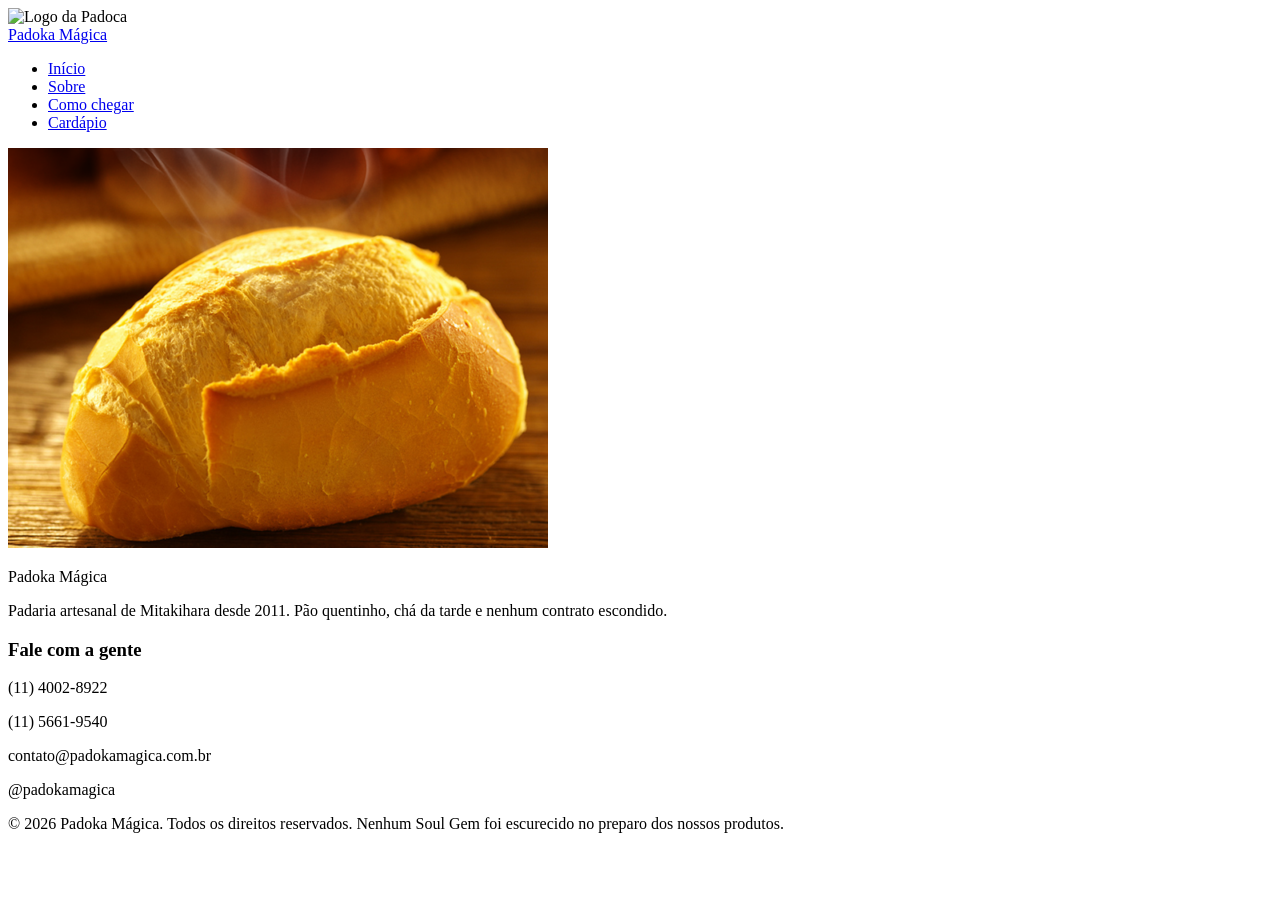
==== index.html @ 8341e134 "no processo" ====
<!DOCTYPE html>
<html lang="en">
<head>
    <meta charset="UTF-8">
    <meta name="viewport" content="width=device-width, initial-scale=1.0">
    <title>Padoca Mágica</title>
    <link rel="preconnect" href="https://fonts.googleapis.com">
<link rel="preconnect" href="https://fonts.gstatic.com" crossorigin>
<link href="https://fonts.googleapis.com/css2?family=Pacifico&display=swap" rel="stylesheet">
    <link rel="stylesheet" href="./CSS/home.css">
</head>
<body>
   <header id="header" class="header">
<img src="" alt="Logo da Padoca">

<nav class="navigation">
    <div class="logo">
        <a href="#hero">Padoka Mágica</a>
    </div>
    <ul class="menu">
    <li><a href="#hero" class="link-menu">Início</a></li>
    <li><a href="#historia" class="link-menu">Sobre</a></li>
    <li><a href="#como-chegar" vlass="link-menu">Como chegar</a></li>
    <li><a href="#contato" class="link-menu">Cardápio</a></li>
</ul>
</nav>
</header> 

   <main id="content" class="content">
       <section id="hero" class="hero">
        <img src="./assets/img/heroImage.png" alt="Pão quentinho">
        <svg><use href="./assets/icons/seta.svg"></use></svg>
       </section>

   </main>
   <footer class="footer">
    <div class="footer-container">
    <div class="footer-coluna">
    <p class="logo-footer">Padoka Mágica</p>
    <p>Padaria artesanal de Mitakihara desde 2011. Pão quentinho, chá da tarde e nenhum contrato escondido.</p>
 </div>
 <div class="footer-coluna">
    <h3>Fale com a gente</h3>
    <p>(11) 4002-8922</p>
    <p>(11) 5661-9540</p>
    <p>contato@padokamagica.com.br</p>
    <p>@padokamagica</p>
 </div>
</div>
<div class="copyright">
    <p>&copy; 2026 Padoka Mágica. Todos os direitos reservados. Nenhum Soul Gem foi escurecido no preparo dos nossos produtos.</p>
</div>
   </footer>
</body>
</html>
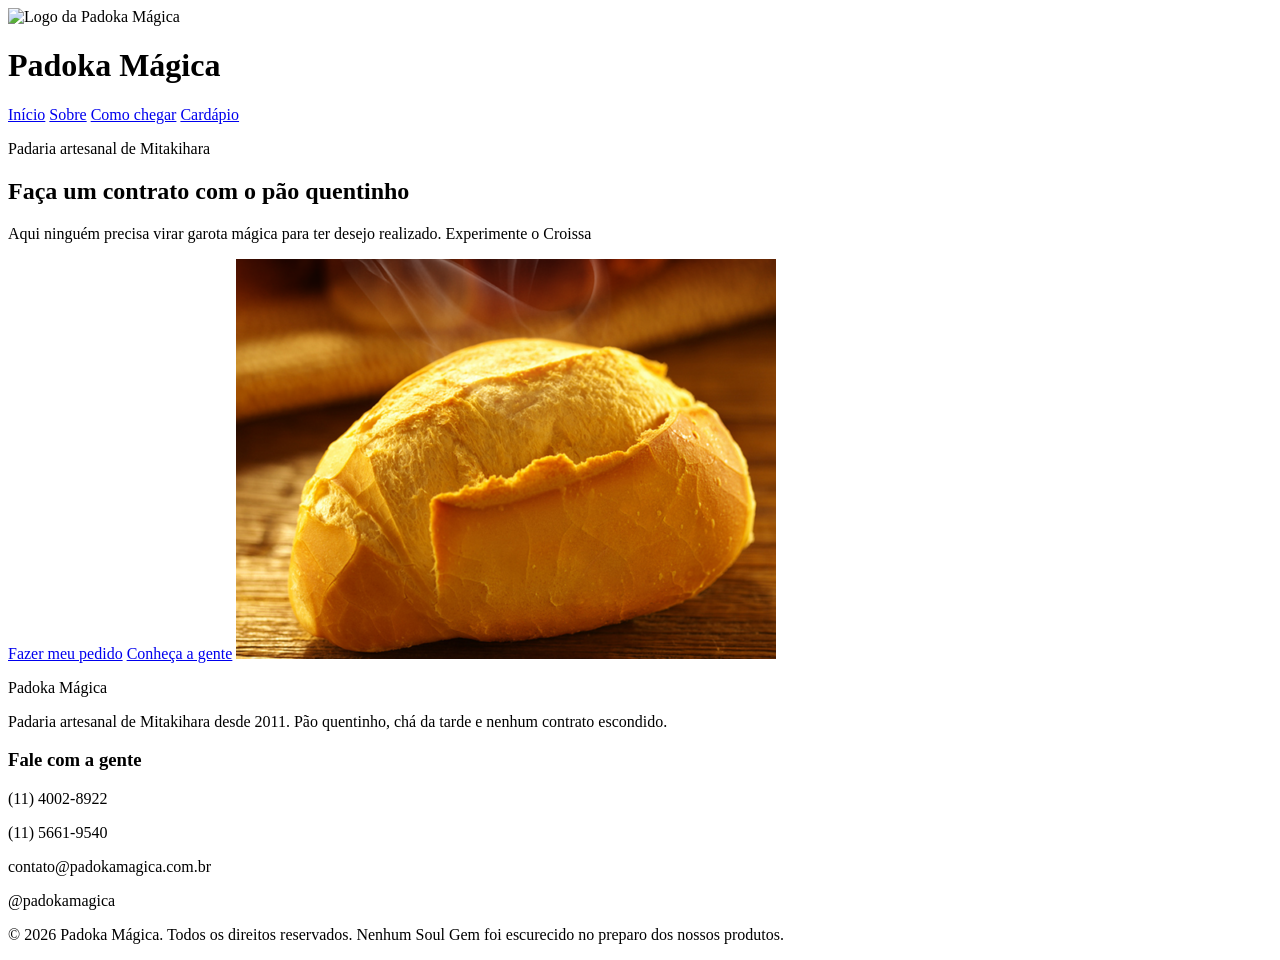
==== commit 680d909b: "adicionei mt coisa" ====
--- a/index.html
+++ b/index.html
@@ -1,55 +1,75 @@
-<!DOCTYPE html>
+<!doctype html>
 <html lang="en">
-<head>
-    <meta charset="UTF-8">
-    <meta name="viewport" content="width=device-width, initial-scale=1.0">
+  <head>
+    <meta charset="UTF-8" />
+    <meta name="viewport" content="width=device-width, initial-scale=1.0" />
     <title>Padoca Mágica</title>
-    <link rel="preconnect" href="https://fonts.googleapis.com">
-<link rel="preconnect" href="https://fonts.gstatic.com" crossorigin>
-<link href="https://fonts.googleapis.com/css2?family=Pacifico&display=swap" rel="stylesheet">
-    <link rel="stylesheet" href="./CSS/home.css">
-</head>
-<body>
-   <header id="header" class="header">
-<img src="" alt="Logo da Padoca">
+    <link rel="preconnect" href="https://fonts.googleapis.com" />
+    <link rel="preconnect" href="https://fonts.gstatic.com" crossorigin />
+    <link
+      href="https://fonts.googleapis.com/css2?family=Pacifico&display=swap"
+      rel="stylesheet"
+    />
+    <link rel="stylesheet" href="./CSS/home.css" />
+  </head>
+  <body>
+    <header id="header" class="header">
+      <div class="logoContainer">
+        <img src="./assets/img/Logoimage.png" alt="Logo da Padoka Mágica" />
+        <h1>Padoka Mágica</h1>
+      </div>
 
-<nav class="navigation">
-    <div class="logo">
-        <a href="#hero">Padoka Mágica</a>
-    </div>
-    <ul class="menu">
-    <li><a href="#hero" class="link-menu">Início</a></li>
-    <li><a href="#historia" class="link-menu">Sobre</a></li>
-    <li><a href="#como-chegar" vlass="link-menu">Como chegar</a></li>
-    <li><a href="#contato" class="link-menu">Cardápio</a></li>
-</ul>
-</nav>
-</header> 
+      <nav class="navigation">
+        <a href="#hero" class="link-menu">Início</a>
+          <a href="#historia" class="link-menu">Sobre</a>
+          <a href="#como-chegar" vlass="link-menu">Como chegar</a>
+          <a href="#contato" class="link-menu">Cardápio</a>
+      </nav>
+    </header>
 
-   <main id="content" class="content">
-       <section id="hero" class="hero">
-        <img src="./assets/img/heroImage.png" alt="Pão quentinho">
-        <svg><use href="./assets/icons/seta.svg"></use></svg>
-       </section>
-
-   </main>
-   <footer class="footer">
-    <div class="footer-container">
-    <div class="footer-coluna">
-    <p class="logo-footer">Padoka Mágica</p>
-    <p>Padaria artesanal de Mitakihara desde 2011. Pão quentinho, chá da tarde e nenhum contrato escondido.</p>
- </div>
- <div class="footer-coluna">
-    <h3>Fale com a gente</h3>
-    <p>(11) 4002-8922</p>
-    <p>(11) 5661-9540</p>
-    <p>contato@padokamagica.com.br</p>
-    <p>@padokamagica</p>
- </div>
-</div>
-<div class="copyright">
-    <p>&copy; 2026 Padoka Mágica. Todos os direitos reservados. Nenhum Soul Gem foi escurecido no preparo dos nossos produtos.</p>
-</div>
-   </footer>
-</body>
-</html>+    <main id="content" class="content">
+      <section id="hero" class="hero">
+        <div class="hero-text">
+          <p class="hero-tag">Padaria artesanal de Mitakihara</p>
+          <h1 class="titulo-hero">Faça um contrato com o pão quentinho</h1>
+          <p class="subtitulo-hero">
+            Aqui ninguém precisa virar garota mágica para ter desejo realizado.
+            Experimente o Croissa
+          </p>
+          <div class="hero-botoes">
+            <a href="#contato" class="botao">Fazer meu pedido</a>
+            <a href="historia" class="botao botao-secundario"
+              >Conheça a gente</a
+            >
+            <img src="./assets/img/heroImage.png" alt="Pão quentinho" />
+            <svg><use href="./assets/icons/seta.svg"></use></svg>
+          </div>
+        </div>
+      </section>
+    </main>
+    <footer class="footer">
+      <div class="footer-container">
+        <div class="footer-coluna">
+          <p class="logo-footer">Padoka Mágica</p>
+          <p>
+            Padaria artesanal de Mitakihara desde 2011. Pão quentinho, chá da
+            tarde e nenhum contrato escondido.
+          </p>
+        </div>
+        <div class="footer-coluna">
+          <h3>Fale com a gente</h3>
+          <p>(11) 4002-8922</p>
+          <p>(11) 5661-9540</p>
+          <p>contato@padokamagica.com.br</p>
+          <p>@padokamagica</p>
+        </div>
+      </div>
+      <div class="copyright">
+        <p>
+          &copy; 2026 Padoka Mágica. Todos os direitos reservados. Nenhum Soul
+          Gem foi escurecido no preparo dos nossos produtos.
+        </p>
+      </div>
+    </footer>
+  </body>
+</html>
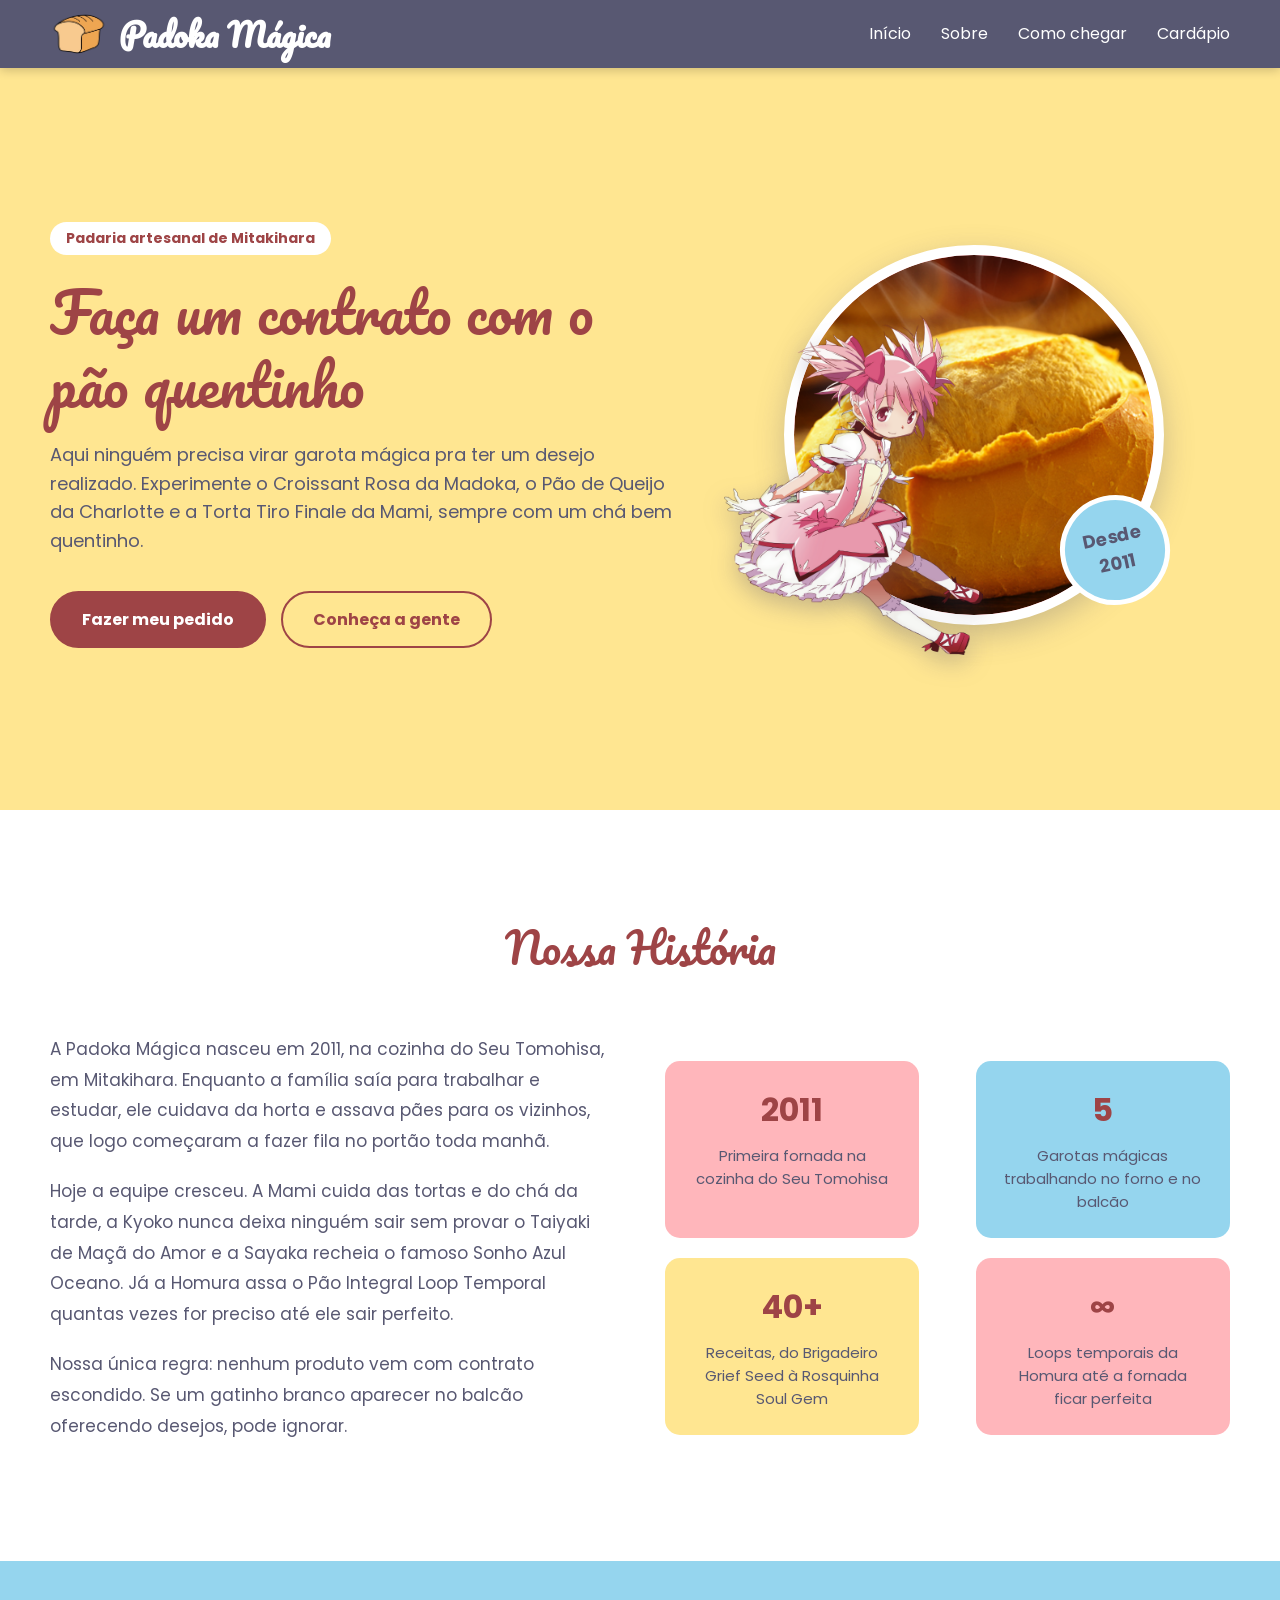
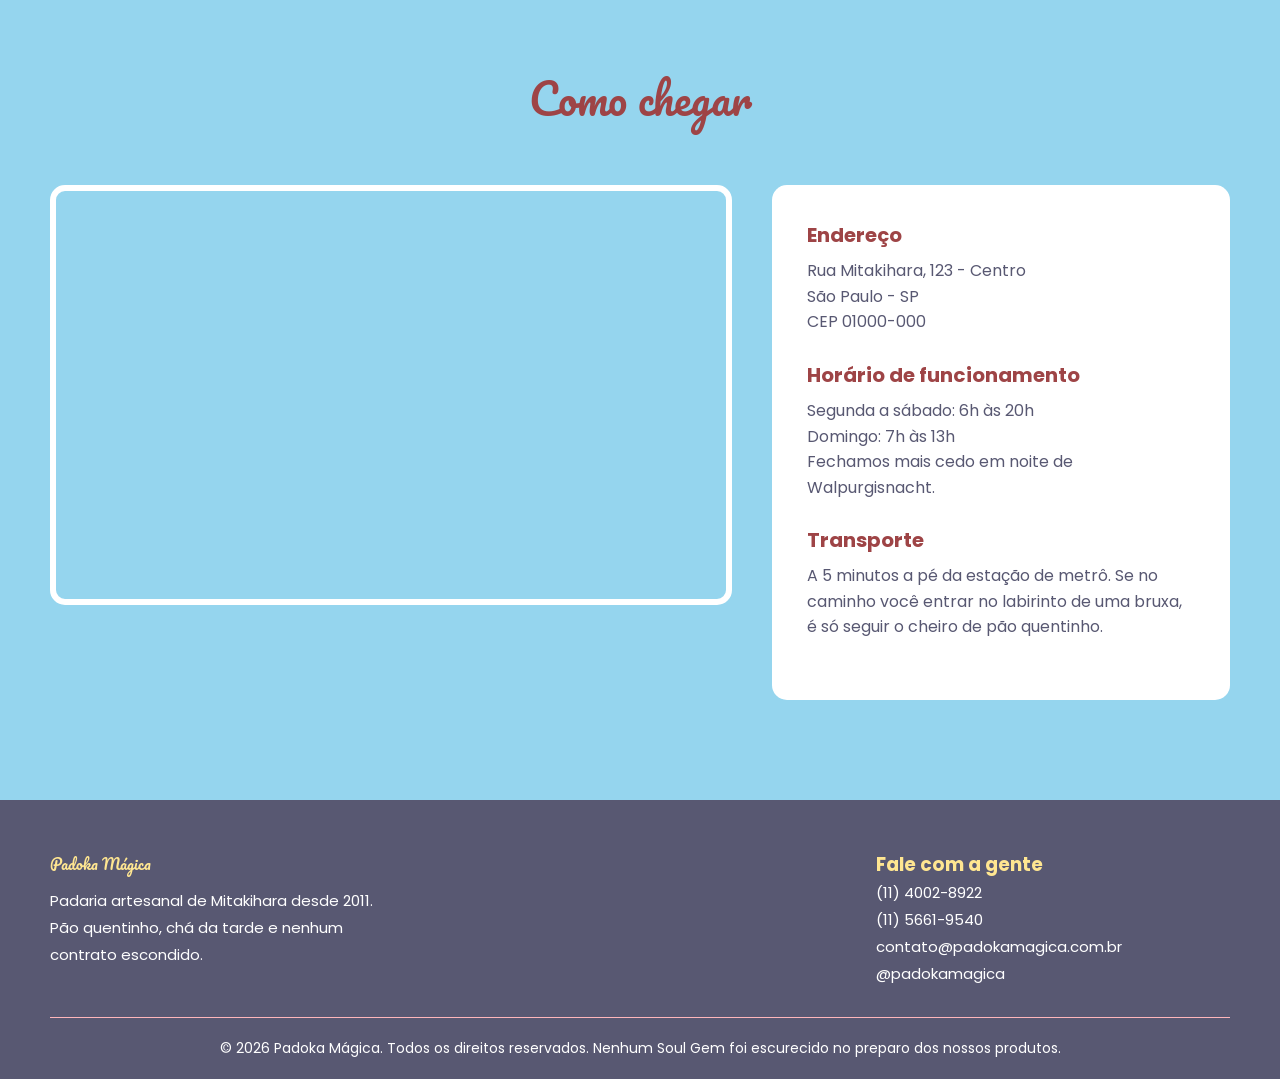
==== commit eb7cd1ea: "arrumei o header" ====
--- a/index.html
+++ b/index.html
@@ -1,53 +1,133 @@
 <!doctype html>
-<html lang="en">
+<html lang="pt-BR">
   <head>
     <meta charset="UTF-8" />
     <meta name="viewport" content="width=device-width, initial-scale=1.0" />
-    <title>Padoca Mágica</title>
-    <link rel="preconnect" href="https://fonts.googleapis.com" />
-    <link rel="preconnect" href="https://fonts.gstatic.com" crossorigin />
-    <link
-      href="https://fonts.googleapis.com/css2?family=Pacifico&display=swap"
-      rel="stylesheet"
-    />
-    <link rel="stylesheet" href="./CSS/home.css" />
+    <title>Padoka Mágica</title>
+    <link rel="stylesheet" href="./css/home.css" />
   </head>
   <body>
     <header id="header" class="header">
       <div class="logoContainer">
-        <img src="./assets/img/Logoimage.png" alt="Logo da Padoka Mágica" />
+        <img src="./assets/img/LogoImage.png" alt="Logo da Padoka Mágica" />
         <h1>Padoka Mágica</h1>
       </div>
 
       <nav class="navigation">
         <a href="#hero" class="link-menu">Início</a>
-          <a href="#historia" class="link-menu">Sobre</a>
-          <a href="#como-chegar" vlass="link-menu">Como chegar</a>
-          <a href="#contato" class="link-menu">Cardápio</a>
+        <a href="#historia" class="link-menu">Sobre</a>
+        <a href="#como-chegar" class="link-menu">Como chegar</a>
+        <a href="#contato" class="link-menu">Cardápio</a>
       </nav>
     </header>
 
     <main id="content" class="content">
+      <!-- Hero -->
       <section id="hero" class="hero">
         <div class="hero-text">
           <p class="hero-tag">Padaria artesanal de Mitakihara</p>
           <h1 class="titulo-hero">Faça um contrato com o pão quentinho</h1>
           <p class="subtitulo-hero">
-            Aqui ninguém precisa virar garota mágica para ter desejo realizado.
-            Experimente o Croissa
+            Aqui ninguém precisa virar garota mágica pra ter um desejo
+            realizado. Experimente o Croissant Rosa da Madoka, o Pão de Queijo
+            da Charlotte e a Torta Tiro Finale da Mami, sempre com um chá bem
+            quentinho.
           </p>
           <div class="hero-botoes">
             <a href="#contato" class="botao">Fazer meu pedido</a>
-            <a href="historia" class="botao botao-secundario"
-              >Conheça a gente</a
-            >
+            <a href="#historia" class="botao botao-secundario">Conheça a gente</a>
+          </div>
+        </div>
+
+        <div class="hero-imagem">
+          <div class="circulo">
             <img src="./assets/img/heroImage.png" alt="Pão quentinho" />
-            <svg><use href="./assets/icons/seta.svg"></use></svg>
+          </div>
+          <img class="madoka" src="./assets/img/Madoka.png" alt="Madoka" />
+          <div class="selo">Desde<br />2011</div>
+        </div>
+      </section>
+
+      <!-- Nossa história -->
+      <section id="historia" class="historia">
+        <h2 class="titulo-secao">Nossa História</h2>
+        <div class="historia-conteudo">
+          <div class="historia-texto">
+            <p>
+              A Padoka Mágica nasceu em 2011, na cozinha do Seu Tomohisa, em
+              Mitakihara. Enquanto a família saía para trabalhar e estudar, ele
+              cuidava da horta e assava pães para os vizinhos, que logo
+              começaram a fazer fila no portão toda manhã.
+            </p>
+            <p>
+              Hoje a equipe cresceu. A Mami cuida das tortas e do chá da tarde,
+              a Kyoko nunca deixa ninguém sair sem provar o Taiyaki de Maçã do
+              Amor e a Sayaka recheia o famoso Sonho Azul Oceano. Já a Homura
+              assa o Pão Integral Loop Temporal quantas vezes for preciso até
+              ele sair perfeito.
+            </p>
+            <p>
+              Nossa única regra: nenhum produto vem com contrato escondido. Se
+              um gatinho branco aparecer no balcão oferecendo desejos, pode
+              ignorar.
+            </p>
+          </div>
+
+          <div class="historia-cards">
+            <div class="card">
+              <span class="card-numero">2011</span>
+              <p>Primeira fornada na cozinha do Seu Tomohisa</p>
+            </div>
+            <div class="card" id="card-azul">
+              <span class="card-numero">5</span>
+              <p>Garotas mágicas trabalhando no forno e no balcão</p>
+            </div>
+            <div class="card" id="card-amarelo">
+              <span class="card-numero">40+</span>
+              <p>Receitas, do Brigadeiro Grief Seed à Rosquinha Soul Gem</p>
+            </div>
+            <div class="card">
+              <span class="card-numero">∞</span>
+              <p>Loops temporais da Homura até a fornada ficar perfeita</p>
+            </div>
+          </div>
+        </div>
+      </section>
+
+      <!-- Como chegar -->
+      <section id="como-chegar" class="como-chegar">
+        <h2 class="titulo-secao">Como chegar</h2>
+        <div class="chegar-container">
+          <div class="mapa">
+            <iframe
+              class="mapa-iframe"
+              src="https://maps.google.com/maps?q=Pra%C3%A7a%20da%20S%C3%A9%2C%20S%C3%A3o%20Paulo&z=15&output=embed"
+              loading="lazy"
+              title="Mapa da Padoka Mágica"
+            ></iframe>
+          </div>
+          <div class="info-endereco">
+            <h3>Endereço</h3>
+            <p>
+              Rua Mitakihara, 123 - Centro<br />São Paulo - SP<br />CEP
+              01000-000
+            </p>
+            <h3>Horário de funcionamento</h3>
+            <p>
+              Segunda a sábado: 6h às 20h<br />Domingo: 7h às 13h<br />Fechamos
+              mais cedo em noite de Walpurgisnacht.
+            </p>
+            <h3>Transporte</h3>
+            <p>
+              A 5 minutos a pé da estação de metrô. Se no caminho você entrar no
+              labirinto de uma bruxa, é só seguir o cheiro de pão quentinho.
+            </p>
           </div>
         </div>
       </section>
     </main>
-    <footer class="footer">
+
+    <footer id="contato" class="footer">
       <div class="footer-container">
         <div class="footer-coluna">
           <p class="logo-footer">Padoka Mágica</p>
@@ -72,4 +152,4 @@
       </div>
     </footer>
   </body>
-</html>
+</html>
--- a/css/home.css
+++ b/css/home.css
@@ -0,0 +1,220 @@
+@import url(layout.css);
+
+@import url(variables.css);
+
+/* Hero */
+.hero {
+  display: flex;
+  align-items: center;
+  justify-content: space-between;
+  gap: 40px;
+  min-height: 90vh;
+  padding: 120px 50px 60px 50px;
+  background-color: var(--cor-secundaria);
+}
+
+.hero-text {
+  width: 55%;
+}
+
+.hero-tag {
+  display: inline-block;
+  background-color: white;
+  color: var(--vinho);
+  padding: 6px 16px;
+  border-radius: 20px;
+  font-size: 14px;
+  font-weight: 600;
+  margin-bottom: 20px;
+}
+
+.titulo-hero {
+  font-family: "Fonte título", cursive;
+  font-size: 56px;
+  font-weight: normal;
+  color: var(--vinho);
+  line-height: 1.3;
+  margin-bottom: 20px;
+}
+
+.subtitulo-hero {
+  font-size: 18px;
+  line-height: 1.6;
+  margin-bottom: 35px;
+}
+
+.hero-botoes {
+  display: flex;
+  flex-wrap: wrap;
+  gap: 15px;
+}
+
+.hero-imagem {
+  width: 45%;
+  display: flex;
+  justify-content: center;
+  position: relative;
+}
+
+.circulo {
+  width: 380px;
+  height: 380px;
+  background-color: var(--cor-principal);
+  border: 10px solid white;
+  border-radius: 50%;
+  overflow: hidden;
+  display: flex;
+  justify-content: center;
+  align-items: center;
+  box-shadow: 0px 10px 30px rgba(88, 88, 114, 0.3);
+}
+
+.circulo img {
+  width: 100%;
+  height: 100%;
+  object-fit: cover;
+  border-radius: 50%;
+}
+
+.madoka {
+  position: absolute;
+  left: calc(50% - 250px);
+  bottom: -30px;
+  height: 340px;
+  width: auto;
+  z-index: 2;
+  pointer-events: none;
+  filter: drop-shadow(0px 8px 12px rgba(88, 88, 114, 0.35));
+}
+
+.selo {
+  position: absolute;
+  bottom: 20px;
+  right: 60px;
+  width: 110px;
+  height: 110px;
+  background-color: var(--azul);
+  color: var(--cinza-azulado);
+  border: 5px solid white;
+  border-radius: 50%;
+  display: flex;
+  justify-content: center;
+  align-items: center;
+  text-align: center;
+  font-weight: 600;
+  font-size: 18px;
+  transform: rotate(-12deg);
+}
+
+/* Títulos de seção */
+.titulo-secao {
+  font-family: "Fonte título", cursive;
+  font-size: 42px;
+  font-weight: normal;
+  color: var(--vinho);
+  text-align: center;
+  margin-bottom: 50px;
+}
+
+/* Nossa história */
+.historia {
+  padding: 100px 50px;
+  background-color: white;
+}
+
+.historia-conteudo {
+  display: flex;
+  align-items: center;
+  gap: 50px;
+}
+
+.historia-texto {
+  width: 50%;
+}
+
+.historia-texto p {
+  font-size: 17px;
+  line-height: 1.8;
+  margin-bottom: 20px;
+}
+
+.historia-cards {
+  width: 50%;
+  display: flex;
+  flex-wrap: wrap;
+  justify-content: space-between;
+  gap: 20px;
+}
+
+.card {
+  width: 45%;
+  background-color: var(--cor-principal);
+  padding: 25px;
+  border-radius: 15px;
+  text-align: center;
+  transition: 0.3s;
+}
+
+.card:hover {
+  transform: scale(1.05);
+}
+
+.card-numero {
+  display: block;
+  font-size: 32px;
+  font-weight: 600;
+  color: var(--vinho);
+  margin-bottom: 10px;
+}
+
+.card p {
+  font-size: 15px;
+}
+
+#card-azul {
+  background-color: var(--azul);
+}
+
+#card-amarelo {
+  background-color: var(--cor-secundaria);
+}
+
+/* Como chegar */
+.como-chegar {
+  padding: 100px 50px;
+  background-color: var(--azul);
+}
+
+.chegar-container {
+  display: flex;
+  gap: 40px;
+}
+
+.mapa {
+  width: 60%;
+}
+
+.mapa-iframe {
+  width: 100%;
+  height: 420px;
+  border: 6px solid white;
+  border-radius: 15px;
+}
+
+.info-endereco {
+  width: 40%;
+  background-color: white;
+  padding: 35px;
+  border-radius: 15px;
+}
+
+.info-endereco h3 {
+  color: var(--vinho);
+  font-size: 20px;
+  margin-bottom: 8px;
+}
+
+.info-endereco p {
+  line-height: 1.6;
+  margin-bottom: 25px;
+}
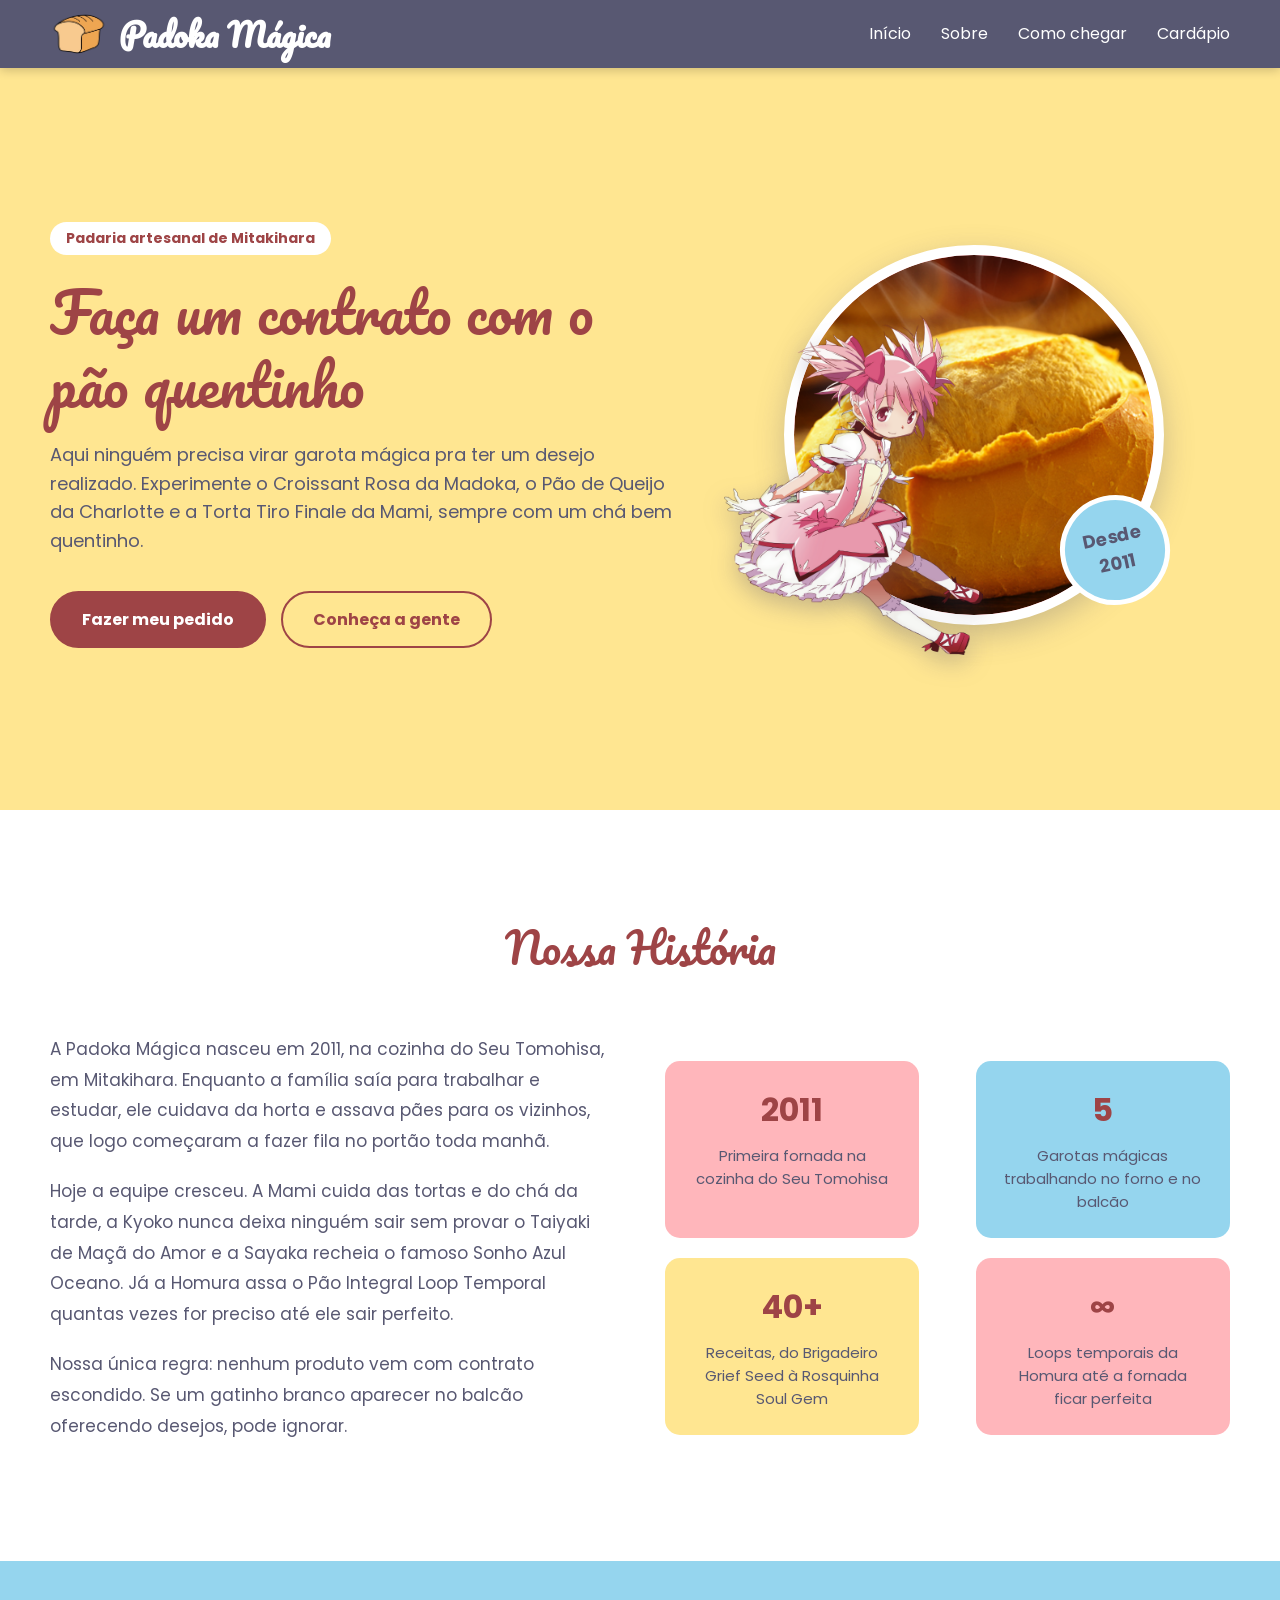
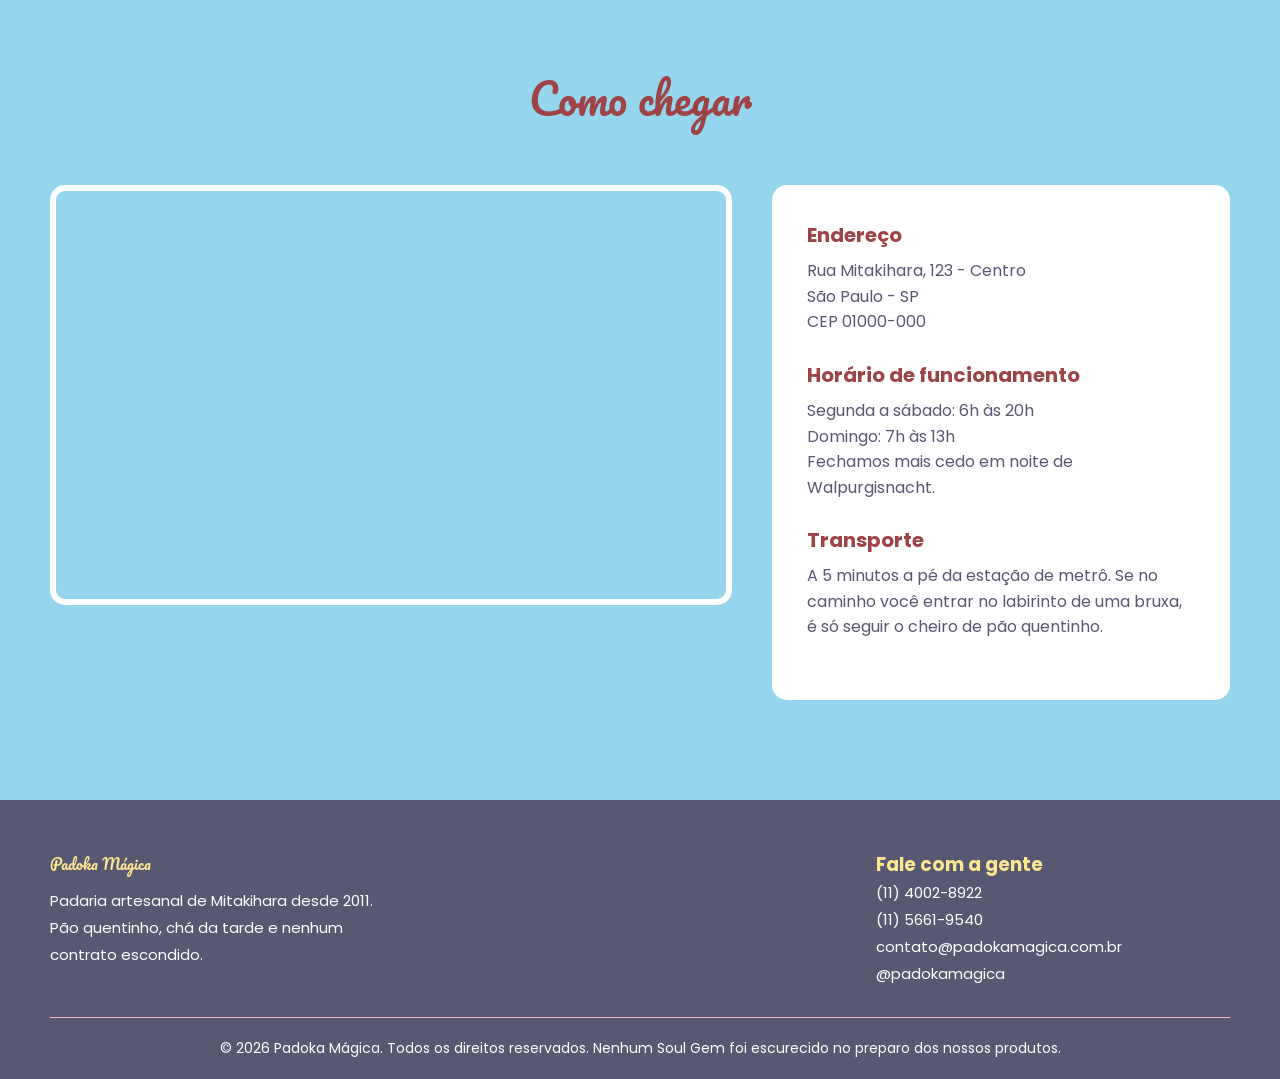
==== commit 90acb600: "eu ja dei comitttttttttttt" ====
--- a/index.html
+++ b/index.html
@@ -125,6 +125,7 @@
           </div>
         </div>
       </section>
+      
     </main>
 
     <footer id="contato" class="footer">
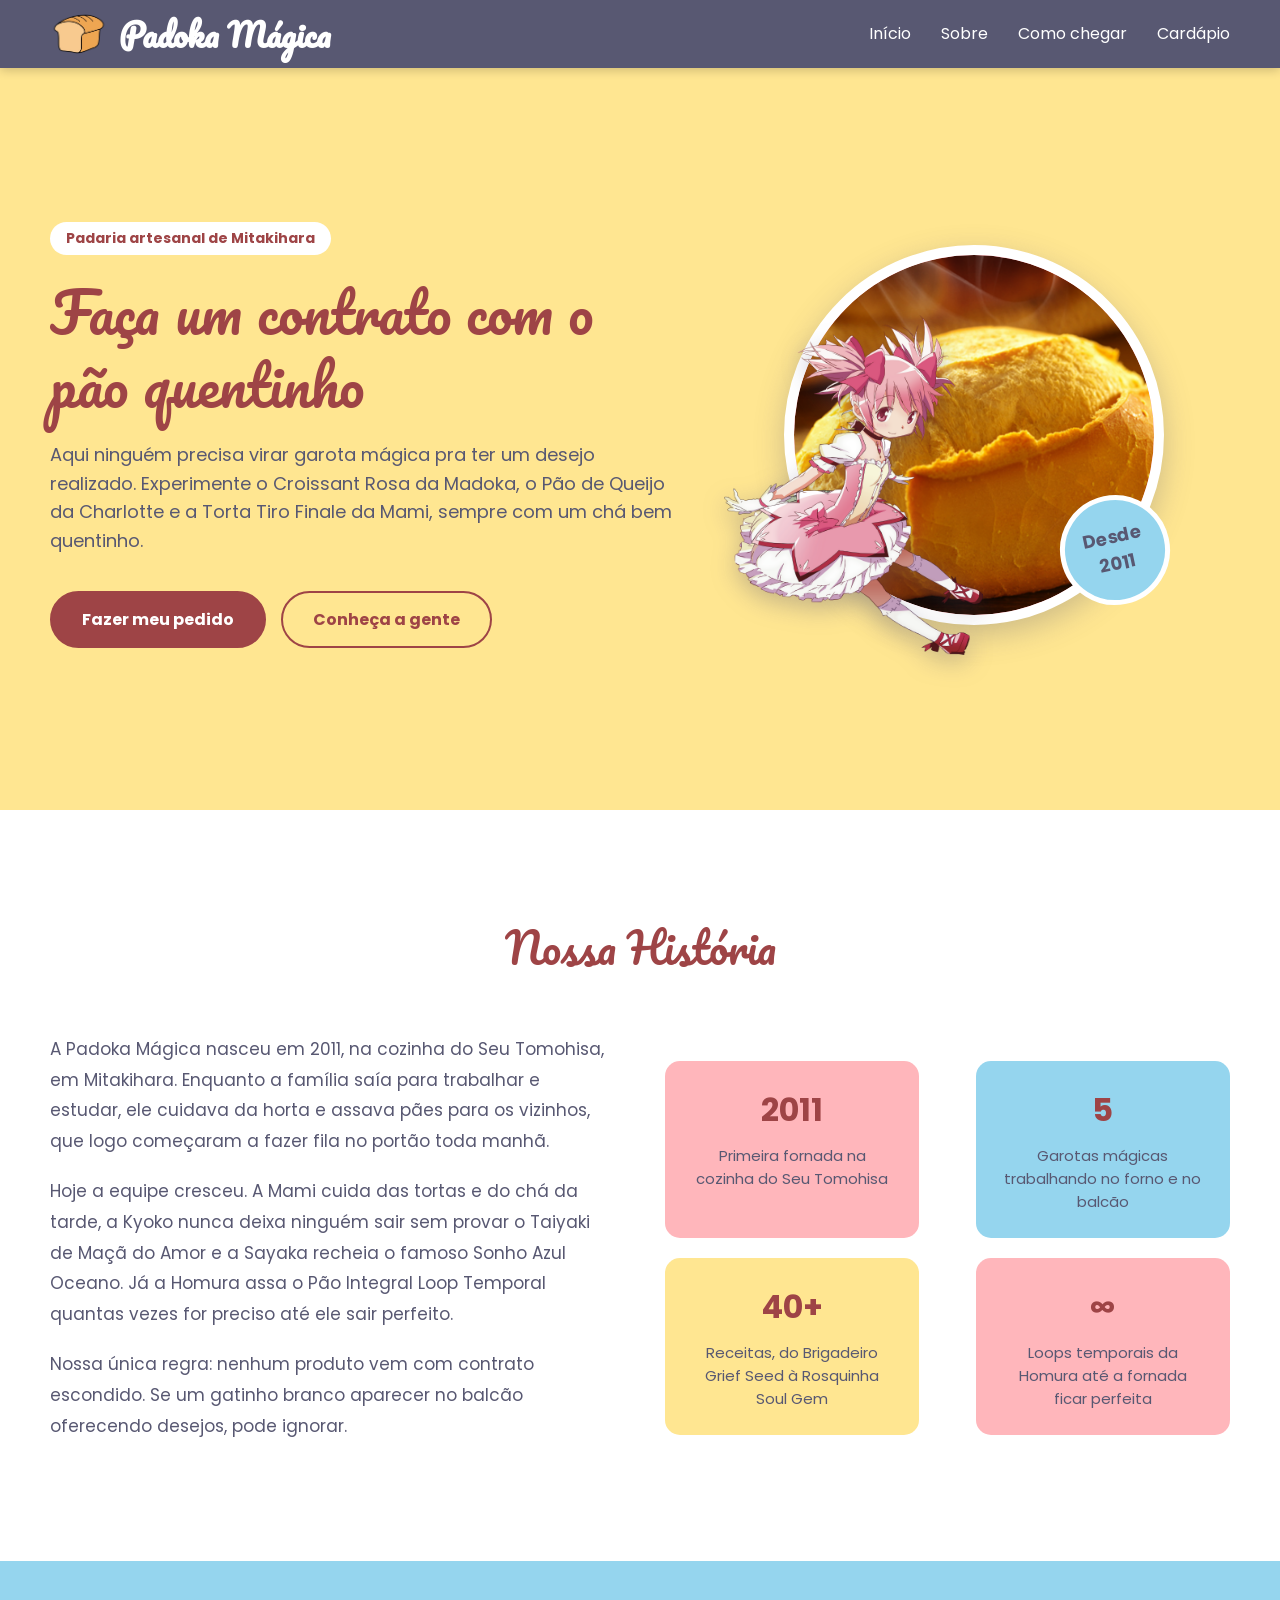
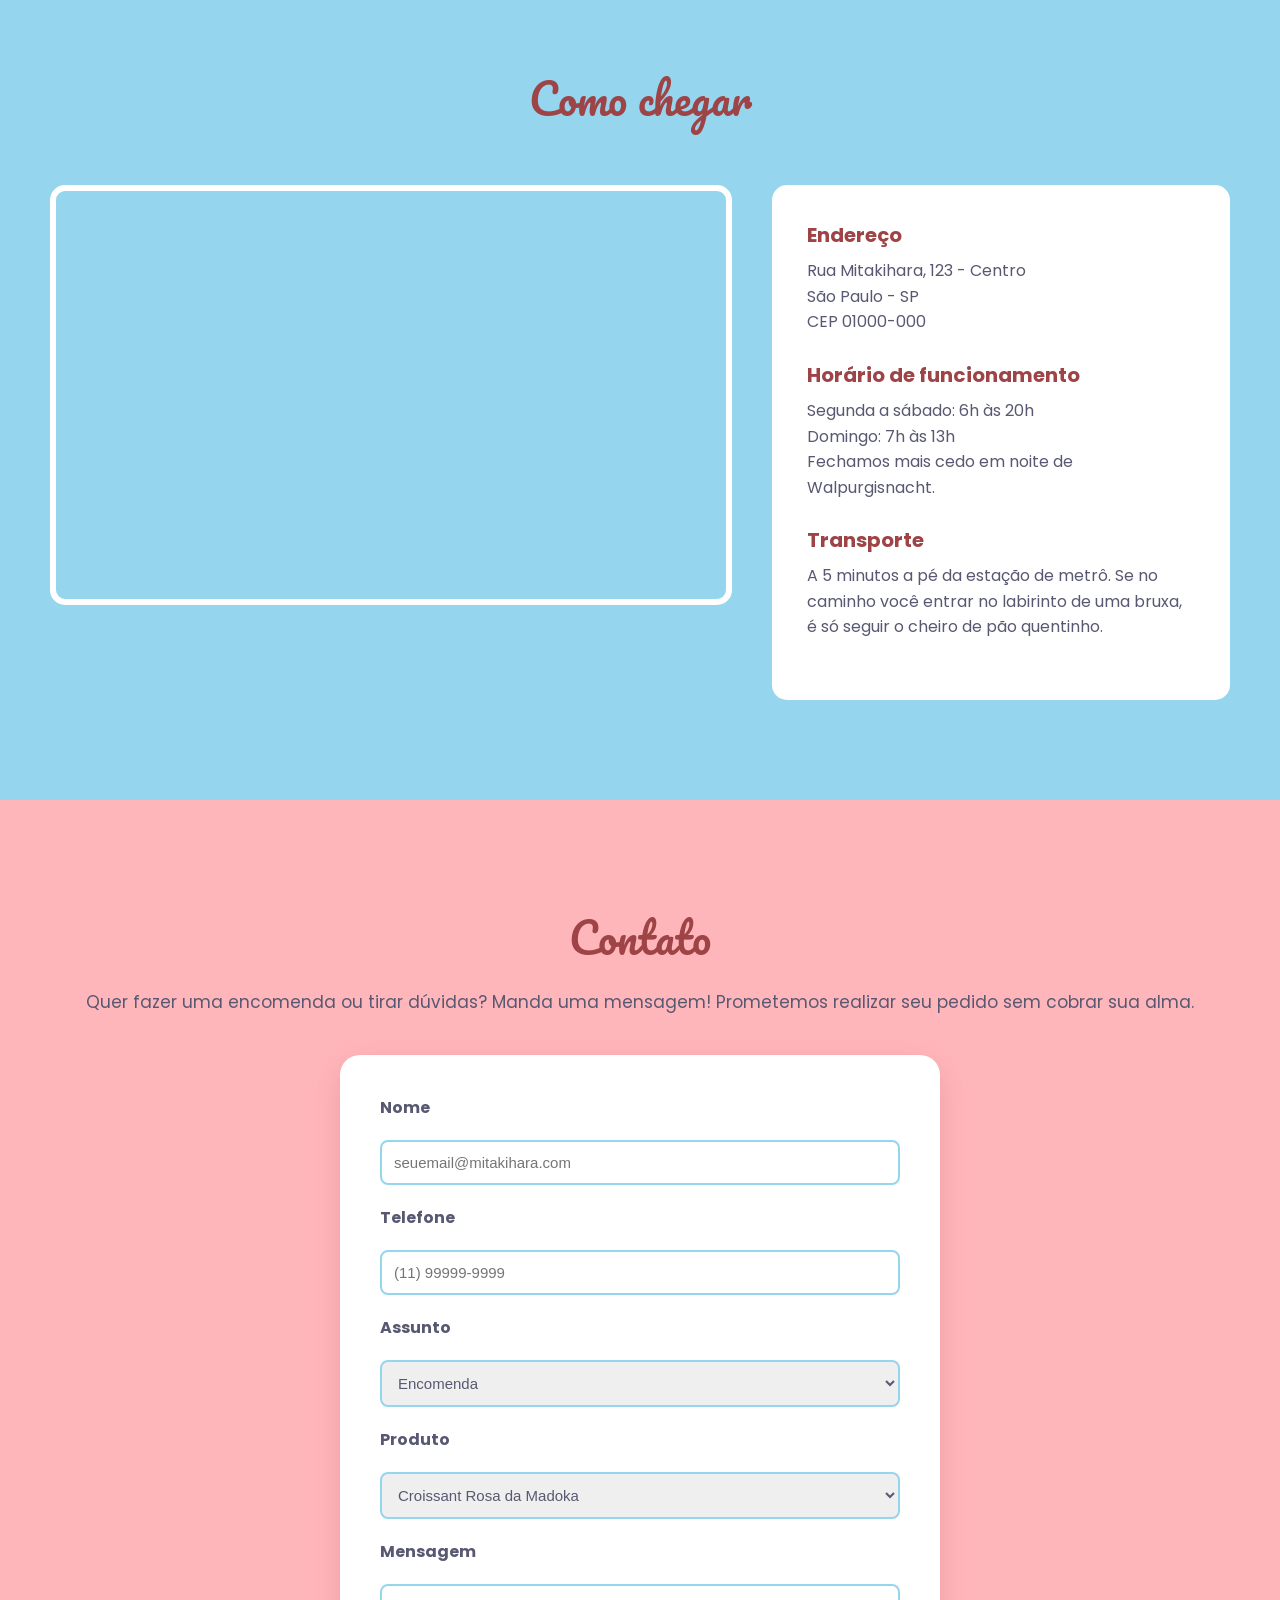
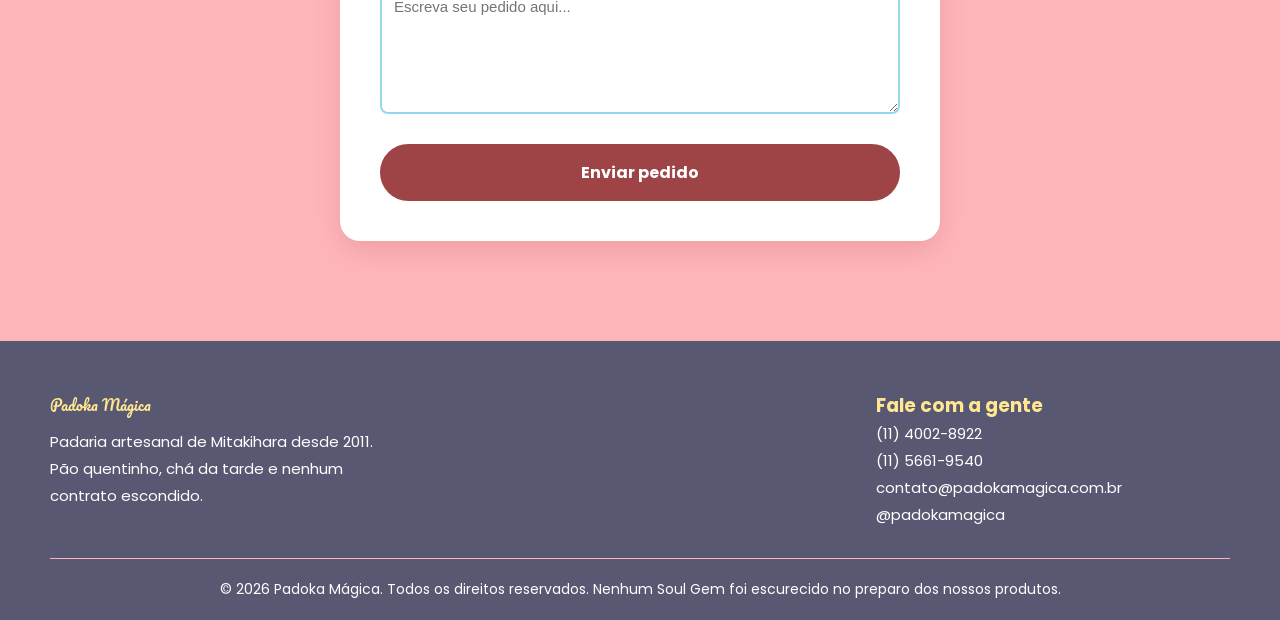
==== commit 47c0105c: "Falta so o cardapio e o js" ====
--- a/index.html
+++ b/index.html
@@ -72,6 +72,7 @@
               ignorar.
             </p>
           </div>
+          
 
           <div class="historia-cards">
             <div class="card">
@@ -125,6 +126,41 @@
           </div>
         </div>
       </section>
+      <section id="contato" class="contato">
+        <h2 class="titulo-secao">Contato</h2>
+        <p class="texto-contato">Quer fazer uma encomenda ou tirar dúvidas? Manda uma mensagem! Prometemos realizar seu pedido sem cobrar sua alma.</p>
+<form id="form-contato" class="formulario" action="#">
+<label for="nome">Nome</label>
+<input type="text" id="nome" name="nome" placeholder="seuemail@mitakihara.com" required>
+<label for="telefone">Telefone</label>
+<input type="tel" id="telefone" name="telefone" placeholder="(11) 99999-9999">
+<label for="assunto">Assunto</label>
+<select id="assunto" name="assunto">
+  <option value="encomenda">Encomenda</option>
+  <option value="duvida">Dúvida</option>
+  <option value="elogio">Elogio</option>
+  <option value="desejo">Fazer um desejo(Não recomendamos)</option>
+</select>
+
+<label for="produto">Produto</label>
+<select name="produto" id="produto">
+<option value="croissant">Croissant Rosa da Madoka</option>
+<option value="pao-queijo">Pão de Queijo da Charlotte</option>
+<option value="torta">Torta Tiro Finale da Mami</option>
+<option value="taiyaki">Taiyaki de Maçã do Amor da Kyoko</option>
+<option value="sonho">Sonho Azul Oceano da Sayaka</option>
+<option value="integral">Pão Integral Loop Temporal da Homura</option>
+<option value="rosquinha">Rosquinha Soul Gem</option>
+<option value="brigadeiro">Brigadeiro Grief Seed</option>
+<option value="cafe">Café Walpurgisnacht (extra forte)</option>
+</select>
+
+<label for="mensagem">Mensagem</label>
+<textarea id="mensagem" name="mensagem" placeholder="Escreva seu pedido aqui..." required>
+</textarea>
+<button type="submit" class="botao botao-enviar">Enviar pedido</button>
+</form>
+      </section>
       
     </main>
 
--- a/css/home.css
+++ b/css/home.css
@@ -67,6 +67,7 @@
   justify-content: center;
   align-items: center;
   box-shadow: 0px 10px 30px rgba(88, 88, 114, 0.3);
+  pointer-events: none;
 }
 
 .circulo img {
@@ -162,7 +163,7 @@
 .card-numero {
   display: block;
   font-size: 32px;
-  font-weight: 600;
+  font-weight: bold;
   color: var(--vinho);
   margin-bottom: 10px;
 }
@@ -217,4 +218,63 @@
 .info-endereco p {
   line-height: 1.6;
   margin-bottom: 25px;
+}
+
+.contato {
+  padding: 100px 50px;
+  background-color: #ffb6bb;
+}
+
+#contato .titulo-secao {
+  margin-bottom: 15px;
+}
+
+.texto-contato {
+  text-align: center;
+  font-size: 17px;
+  margin-bottom: 40px;
+}
+
+.formulario {
+  max-width: 600px;
+  margin: 0 auto;
+  background-color: white;
+  padding: 40px;
+  border-radius: 20px;
+  display: flex;
+  flex-direction: column;
+  box-shadow: 0px 10px 30px rgba(158, 68, 70, 0.2);
+}
+
+.formulario label {
+  font-weight: 600;
+  margin-bottom: 20px;
+}
+
+.formulario input, .formulario select, .formulario textarea {
+  padding: 12px;
+  margin-bottom: 20px;
+  border: 2px solid #95d5ee;
+  border-radius: 8px;
+  font-family: sans-serif;
+  font-size: 15px;
+  color: #585872;
+}
+
+.formulario input focus,
+.formulario select focus,
+.formulario textarea focus {
+outline: none;
+border-color: #9E4446;
+}
+
+.formulario textarea {
+height: 130px;
+resize: vertical;
+}
+.botao-enviar {
+font-family: 'Fonte Corpo', sans-serif;
+font-size: 16px;
+cursor: pointer;
+margin-top: 10px;
 }
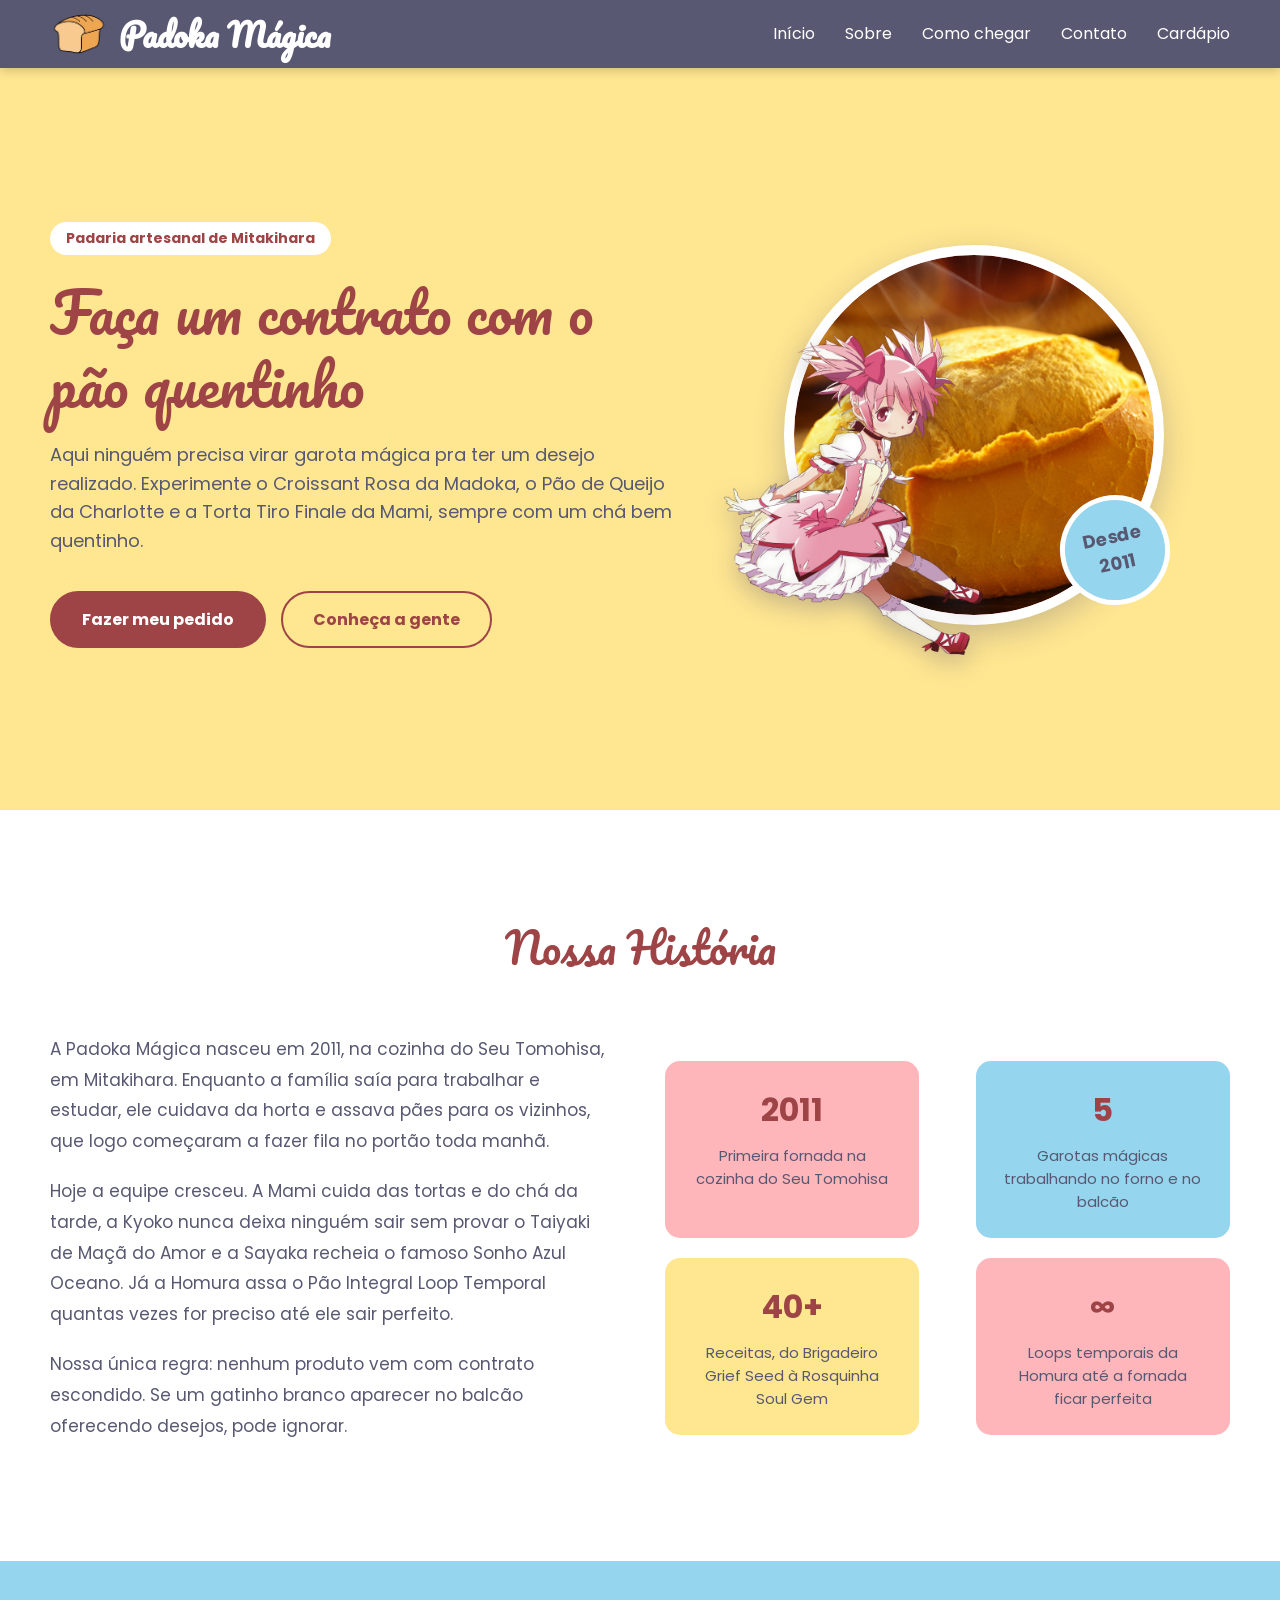
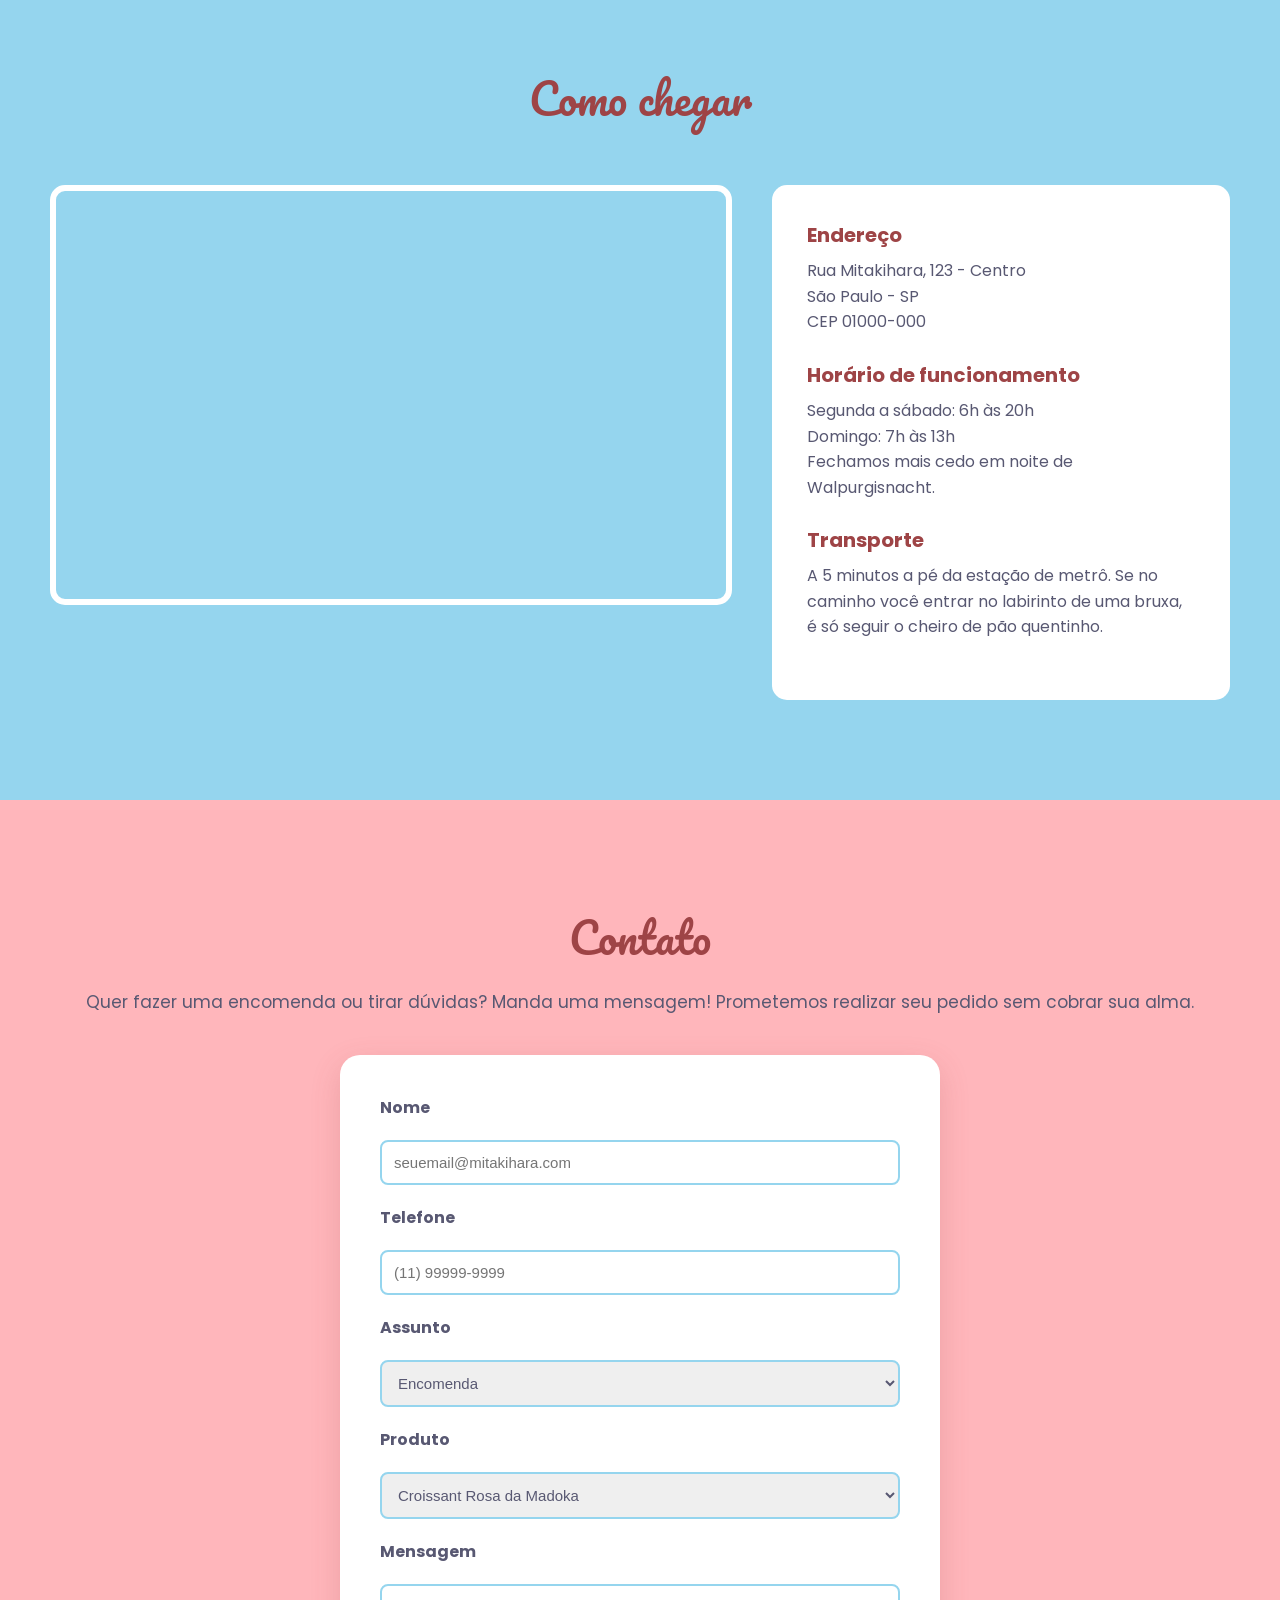
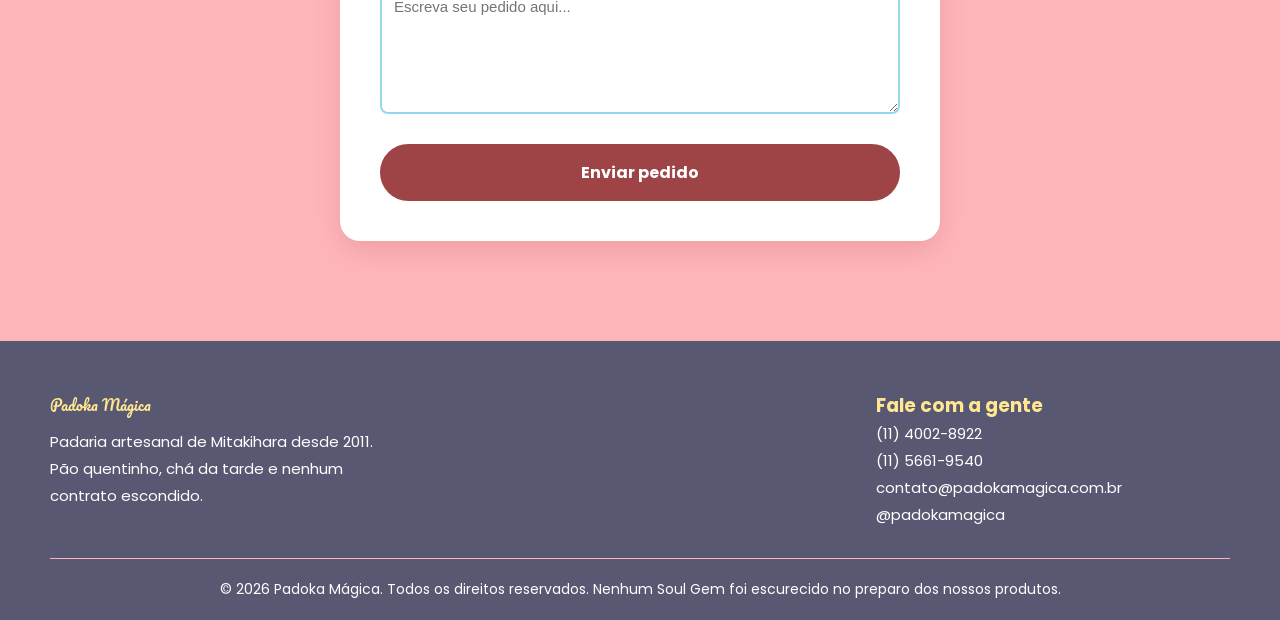
==== commit 9bbd4b53: "fiz a aba do cardapio" ====
--- a/index.html
+++ b/index.html
@@ -14,10 +14,11 @@
       </div>
 
       <nav class="navigation">
-        <a href="#hero" class="link-menu">Início</a>
-        <a href="#historia" class="link-menu">Sobre</a>
-        <a href="#como-chegar" class="link-menu">Como chegar</a>
-        <a href="#contato" class="link-menu">Cardápio</a>
+        <a href="./index.html#hero" class="link-menu">Início</a>
+        <a href="./index.html#historia" class="link-menu">Sobre</a>
+        <a href="./index.html#como-chegar" class="link-menu">Como chegar</a>
+        <a href="./index.html#contato" class="link-menu">Contato</a>
+        <a href="./cardapio.html" class="link-menu">Cardápio</a>
       </nav>
     </header>
 
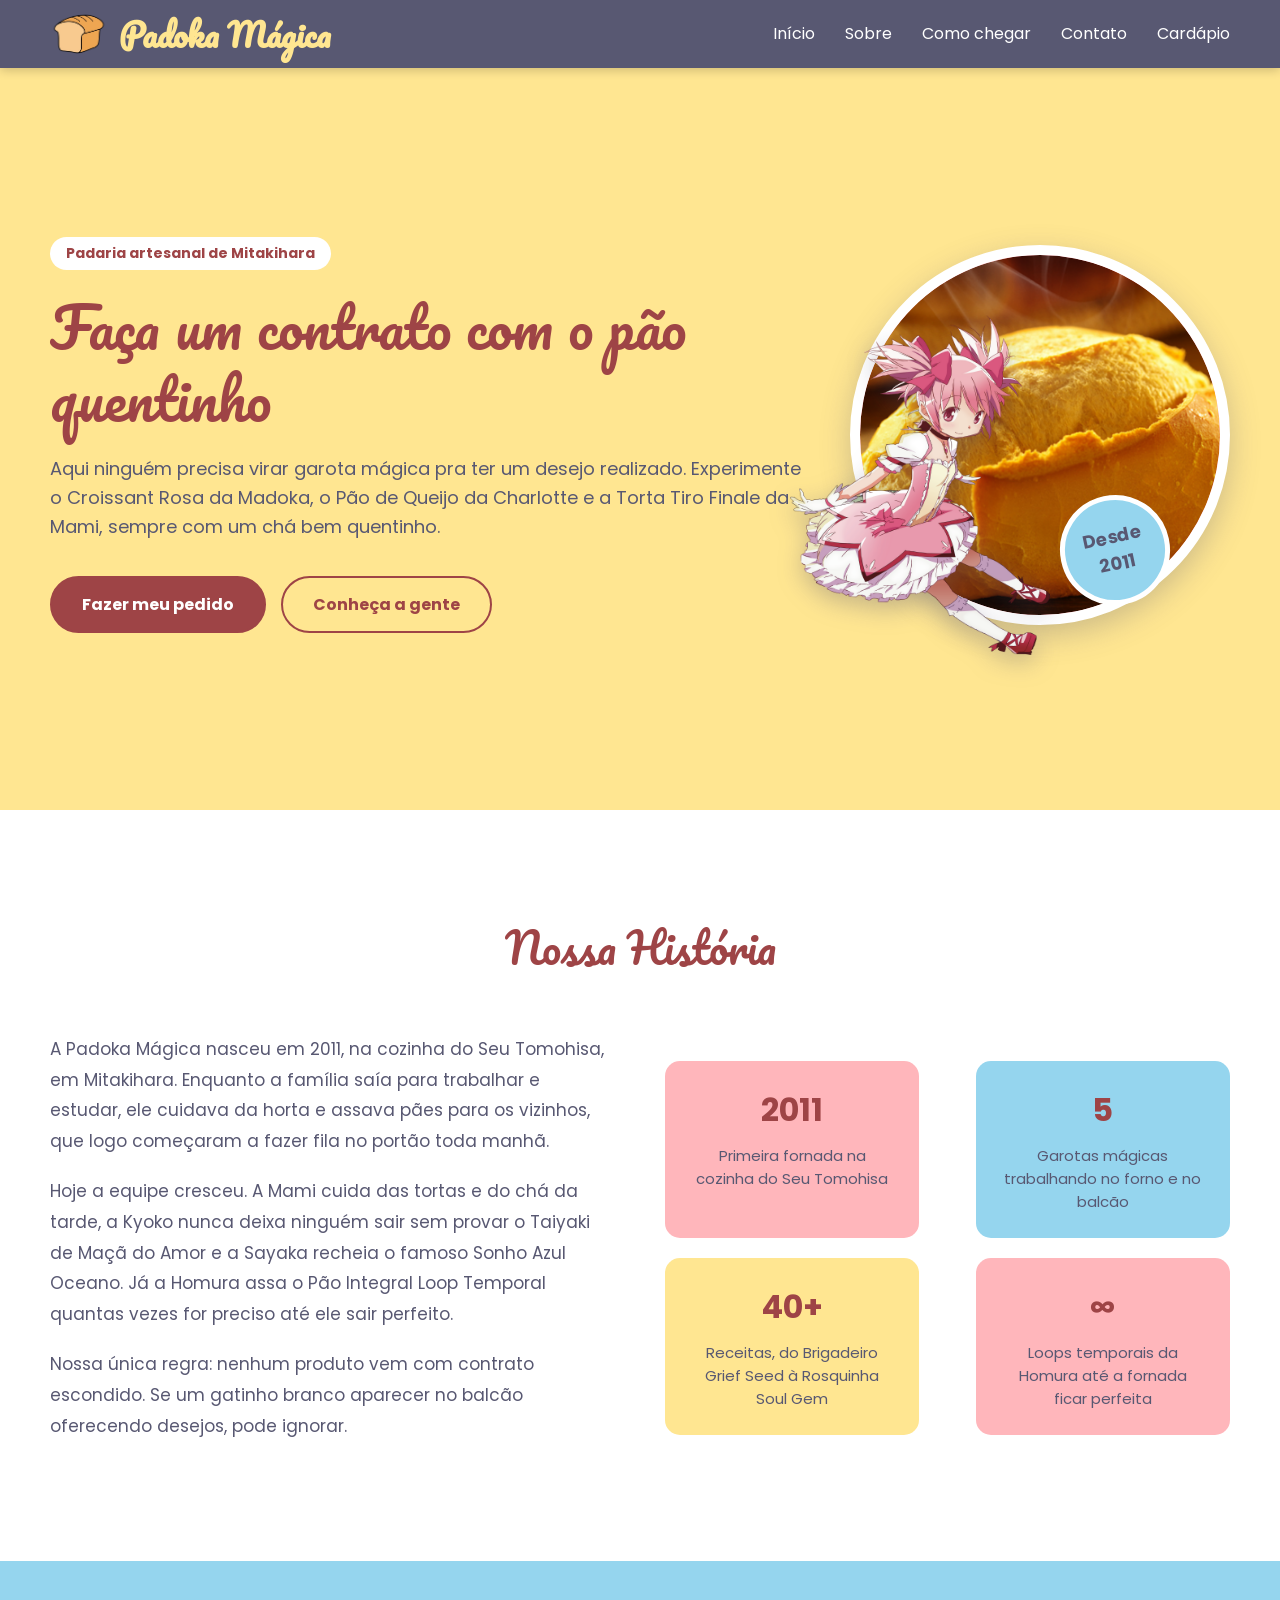
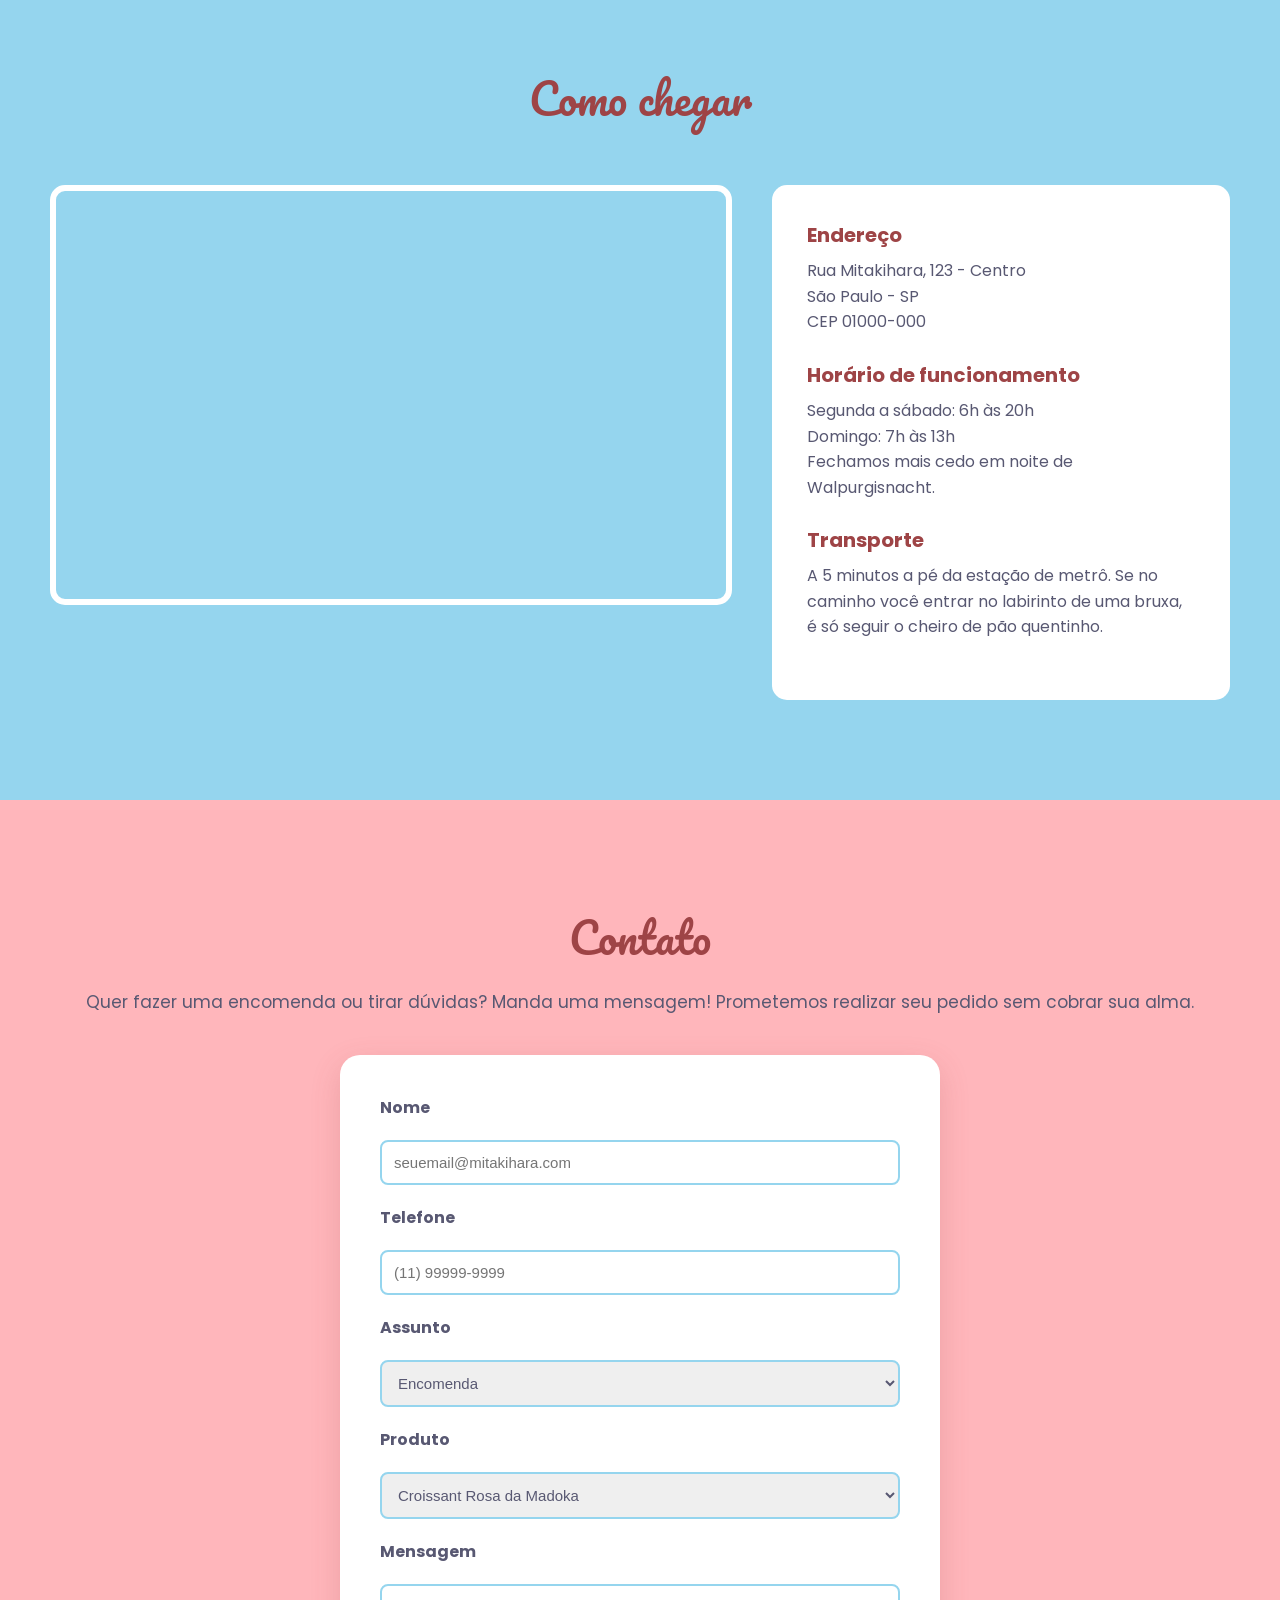
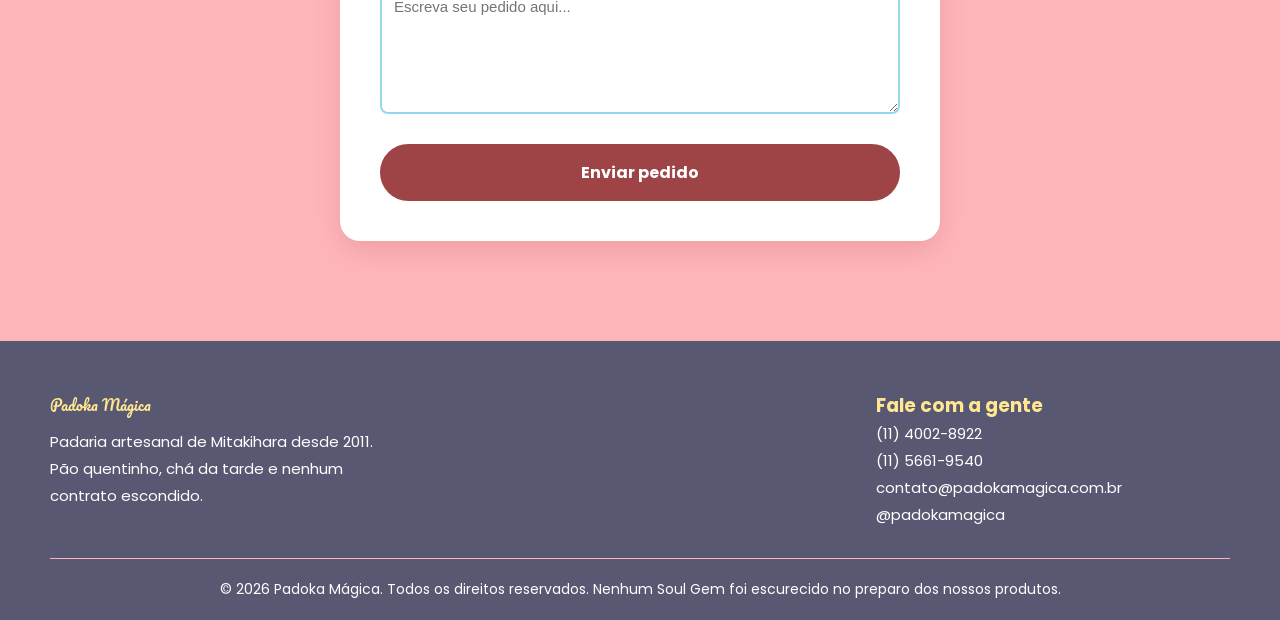
==== commit 3200ab09: "adicionamos alguns itens" ====
--- a/index.html
+++ b/index.html
@@ -25,7 +25,7 @@
     <main id="content" class="content">
       <!-- Hero -->
       <section id="hero" class="hero">
-        <div class="hero-text">
+        <div class="hero-texto">
           <p class="hero-tag">Padaria artesanal de Mitakihara</p>
           <h1 class="titulo-hero">Faça um contrato com o pão quentinho</h1>
           <p class="subtitulo-hero">
--- a/css/home.css
+++ b/css/home.css
@@ -277,4 +277,73 @@
 font-size: 16px;
 cursor: pointer;
 margin-top: 10px;
+}
+
+@media (max-width=786px) {
+    .hero-texto {
+        flex-direction: column;
+        padding: 190px 20px 60px;
+    }
+ 
+    .hero-texto,
+    .hero-imagem {
+        width: 100%;
+    }
+ 
+    .hero-texto {
+        text-align: center;
+    }
+ 
+    .hero-tag {
+        margin: 0 auto 20px;
+    }
+ 
+    .hero-titulo {
+        font-size: 38px;
+    }
+ 
+    .botao-secundario {
+        margin-left: 0;
+        margin-top: 10px;
+    }
+ 
+    .circulo {
+        width: 250px;
+        height: 250px;
+        margin-top: 40px;
+    }
+ 
+    .selo {
+        width: 85px;
+        height: 85px;
+        right: 20px;
+        font-size: 14px;
+    }
+ 
+    .historia,
+    .como-chegar,
+    .contato {
+        padding: 70px;
+    }
+ 
+    .titulo-secao {
+        font-size: 34px;
+    }
+ 
+    .historia-conteudo,
+    .como-chegar {
+        flex-direction: column;
+    }
+ 
+    .historia-texto,
+    .historia-cards,
+    .mapa,
+    .info-endereco,
+    .card {
+        width: 100%;
+    }
+ 
+    .formulario{
+        padding: 25px;
+    }
 }
